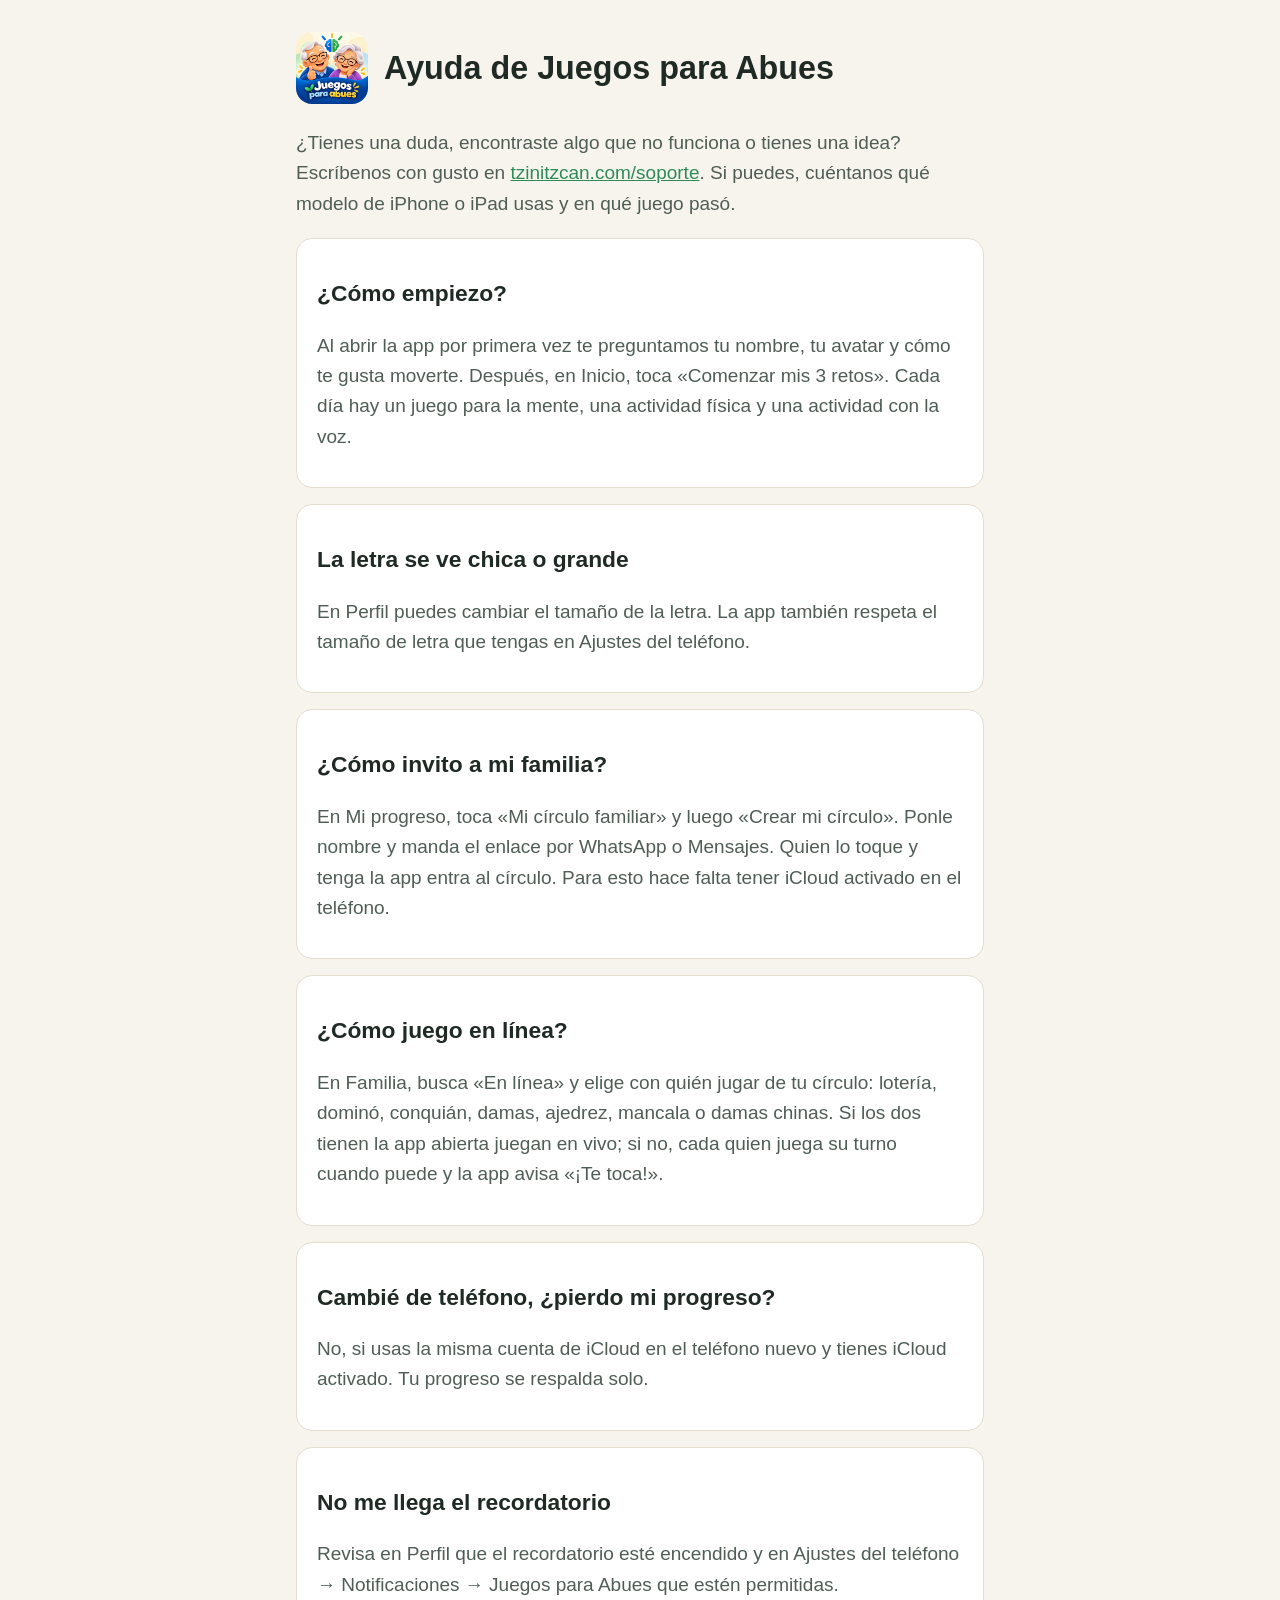
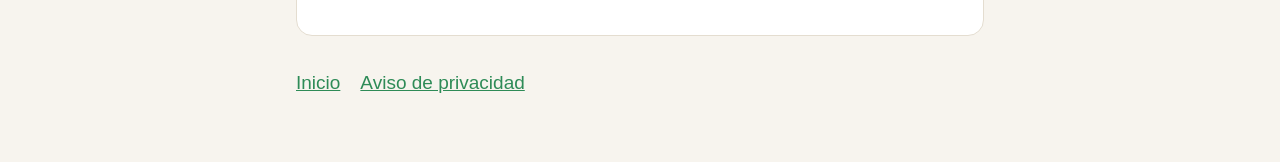
==== soporte.html @ 1f783206 "Páginas de Juegos para Abues: inicio, ayuda y aviso de privacidad Co-Authored-By: Claude Opus 5.5 <n" ====
<!doctype html>
<html lang="es-MX">
<head>
<meta charset="utf-8">
<meta name="viewport" content="width=device-width, initial-scale=1">
<title>Ayuda · Juegos para Abues</title>
<link rel="stylesheet" href="estilo.css">
</head>
<body>
<main>
<header>
  <img src="icono.png" alt="">
  <h1>Ayuda de Juegos para Abues</h1>
</header>

<p>¿Tienes una duda, encontraste algo que no funciona o tienes una idea? Escríbenos con gusto en
<a href="https://tzinitzcan.com/soporte">tzinitzcan.com/soporte</a>. Si puedes, cuéntanos qué modelo de iPhone o iPad
usas y en qué juego pasó.</p>

<section>
<h2>¿Cómo empiezo?</h2>
<p>Al abrir la app por primera vez te preguntamos tu nombre, tu avatar y cómo te gusta moverte. Después,
en Inicio, toca «Comenzar mis 3 retos». Cada día hay un juego para la mente, una actividad física y una
actividad con la voz.</p>
</section>

<section>
<h2>La letra se ve chica o grande</h2>
<p>En Perfil puedes cambiar el tamaño de la letra. La app también respeta el tamaño de letra que tengas
en Ajustes del teléfono.</p>
</section>

<section>
<h2>¿Cómo invito a mi familia?</h2>
<p>En Mi progreso, toca «Mi círculo familiar» y luego «Crear mi círculo». Ponle nombre y manda el enlace
por WhatsApp o Mensajes. Quien lo toque y tenga la app entra al círculo. Para esto hace falta tener
iCloud activado en el teléfono.</p>
</section>

<section>
<h2>¿Cómo juego en línea?</h2>
<p>En Familia, busca «En línea» y elige con quién jugar de tu círculo: lotería, dominó, conquián, damas,
ajedrez, mancala o damas chinas. Si los dos tienen la app abierta juegan en vivo; si no, cada quien
juega su turno cuando puede y la app avisa «¡Te toca!».</p>
</section>

<section>
<h2>Cambié de teléfono, ¿pierdo mi progreso?</h2>
<p>No, si usas la misma cuenta de iCloud en el teléfono nuevo y tienes iCloud activado. Tu progreso se
respalda solo.</p>
</section>

<section>
<h2>No me llega el recordatorio</h2>
<p>Revisa en Perfil que el recordatorio esté encendido y en Ajustes del teléfono → Notificaciones →
Juegos para Abues que estén permitidas.</p>
</section>

<nav><a href="index.html">Inicio</a><a href="privacidad.html">Aviso de privacidad</a></nav>
</main>
</body>
</html>
---- estilo.css ----
:root {
  --fondo: #f7f4ee;
  --tarjeta: #ffffff;
  --texto: #1f2a24;
  --suave: #4f5d55;
  --verde: #2e8b57;
  --orilla: #e4ddd0;
}
@media (prefers-color-scheme: dark) {
  :root {
    --fondo: #151a17;
    --tarjeta: #1f2622;
    --texto: #eef2ef;
    --suave: #b7c2bb;
    --verde: #5cc48a;
    --orilla: #2f3832;
  }
}
* { box-sizing: border-box; }
body {
  margin: 0;
  background: var(--fondo);
  color: var(--texto);
  font: 19px/1.6 -apple-system, BlinkMacSystemFont, "Segoe UI", Roboto, sans-serif;
}
main { max-width: 720px; margin: 0 auto; padding: 32px 16px 64px; }
header { display: flex; align-items: center; gap: 16px; margin-bottom: 24px; }
header img { width: 72px; height: 72px; border-radius: 16px; }
h1 { font-size: 1.7em; line-height: 1.2; margin: 0; }
h2 { font-size: 1.2em; margin: 32px 0 8px; }
p, li { color: var(--suave); }
a { color: var(--verde); }
section {
  background: var(--tarjeta);
  border: 1px solid var(--orilla);
  border-radius: 16px;
  padding: 4px 20px 16px;
  margin: 16px 0;
}
nav { margin-top: 32px; display: flex; gap: 20px; flex-wrap: wrap; }
.fecha { font-size: 0.9em; }
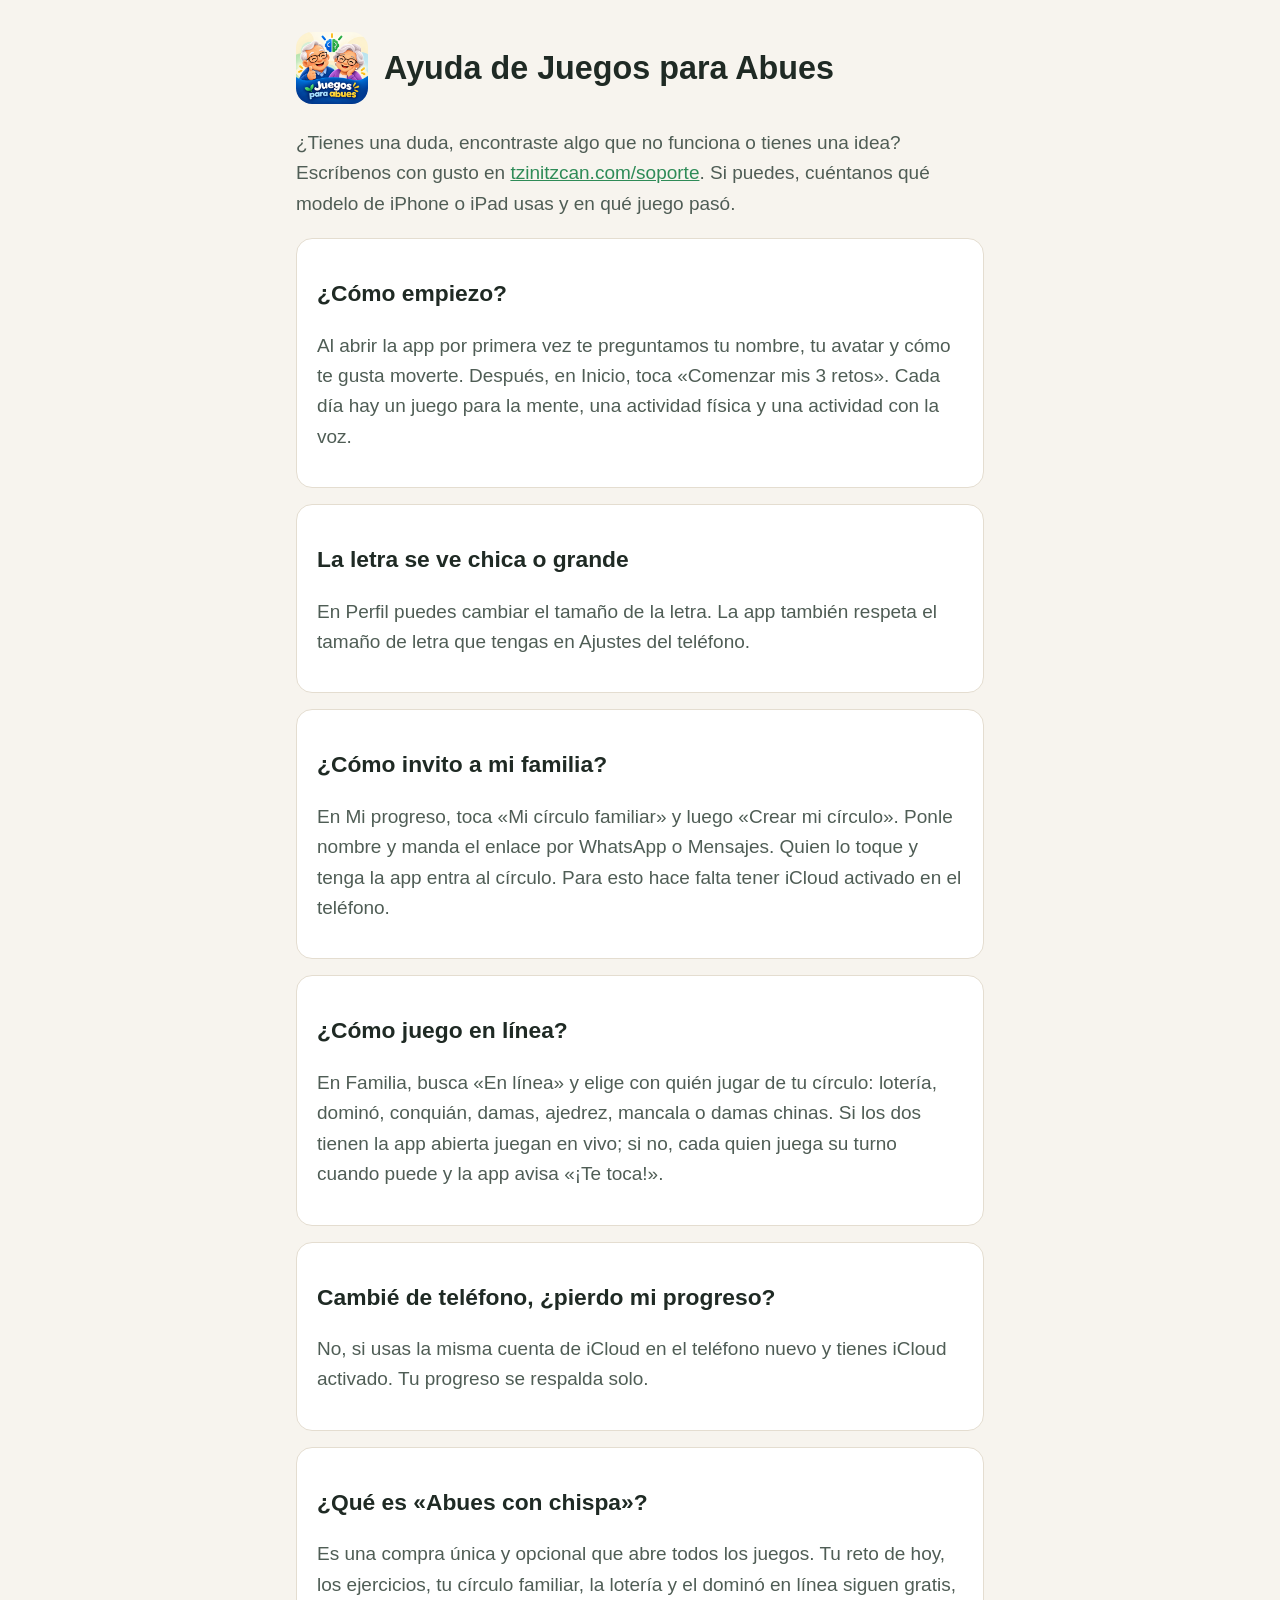
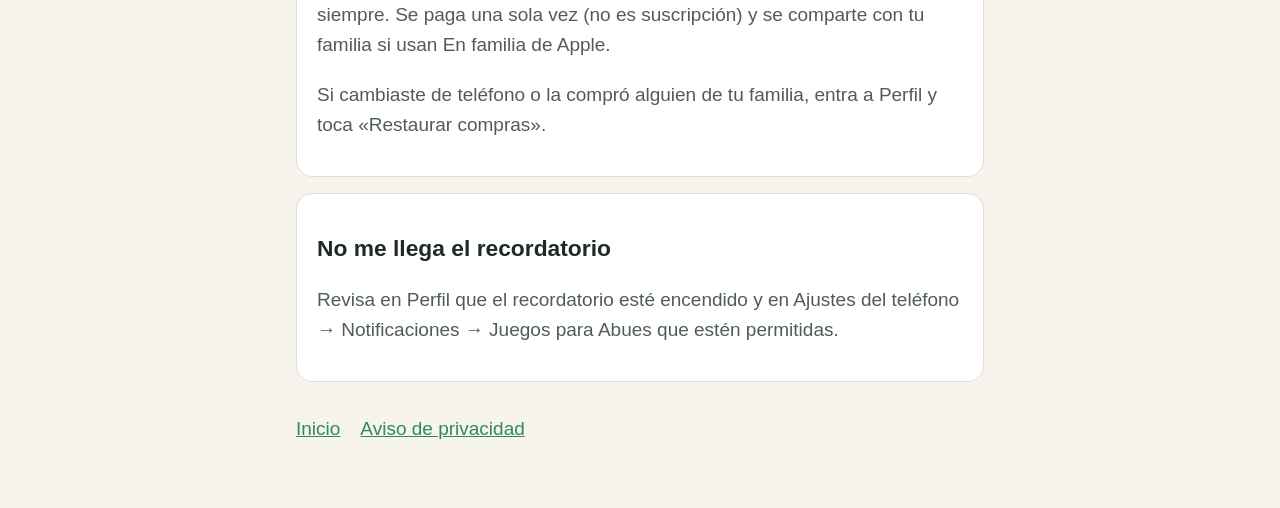
==== commit 5aba0586: "Ayuda y privacidad: compra única «Abues con chispa» Co-Authored-By: Claude Opus 5.5 <noreply@anthrop" ====
--- a/soporte.html
+++ b/soporte.html
@@ -51,6 +51,14 @@
 </section>
 
 <section>
+<h2>¿Qué es «Abues con chispa»?</h2>
+<p>Es una compra única y opcional que abre todos los juegos. Tu reto de hoy, los ejercicios, tu círculo
+familiar, la lotería y el dominó en línea siguen gratis, siempre. Se paga una sola vez (no es suscripción) y
+se comparte con tu familia si usan En familia de Apple.</p>
+<p>Si cambiaste de teléfono o la compró alguien de tu familia, entra a Perfil y toca «Restaurar compras».</p>
+</section>
+
+<section>
 <h2>No me llega el recordatorio</h2>
 <p>Revisa en Perfil que el recordatorio esté encendido y en Ajustes del teléfono → Notificaciones →
 Juegos para Abues que estén permitidas.</p>
